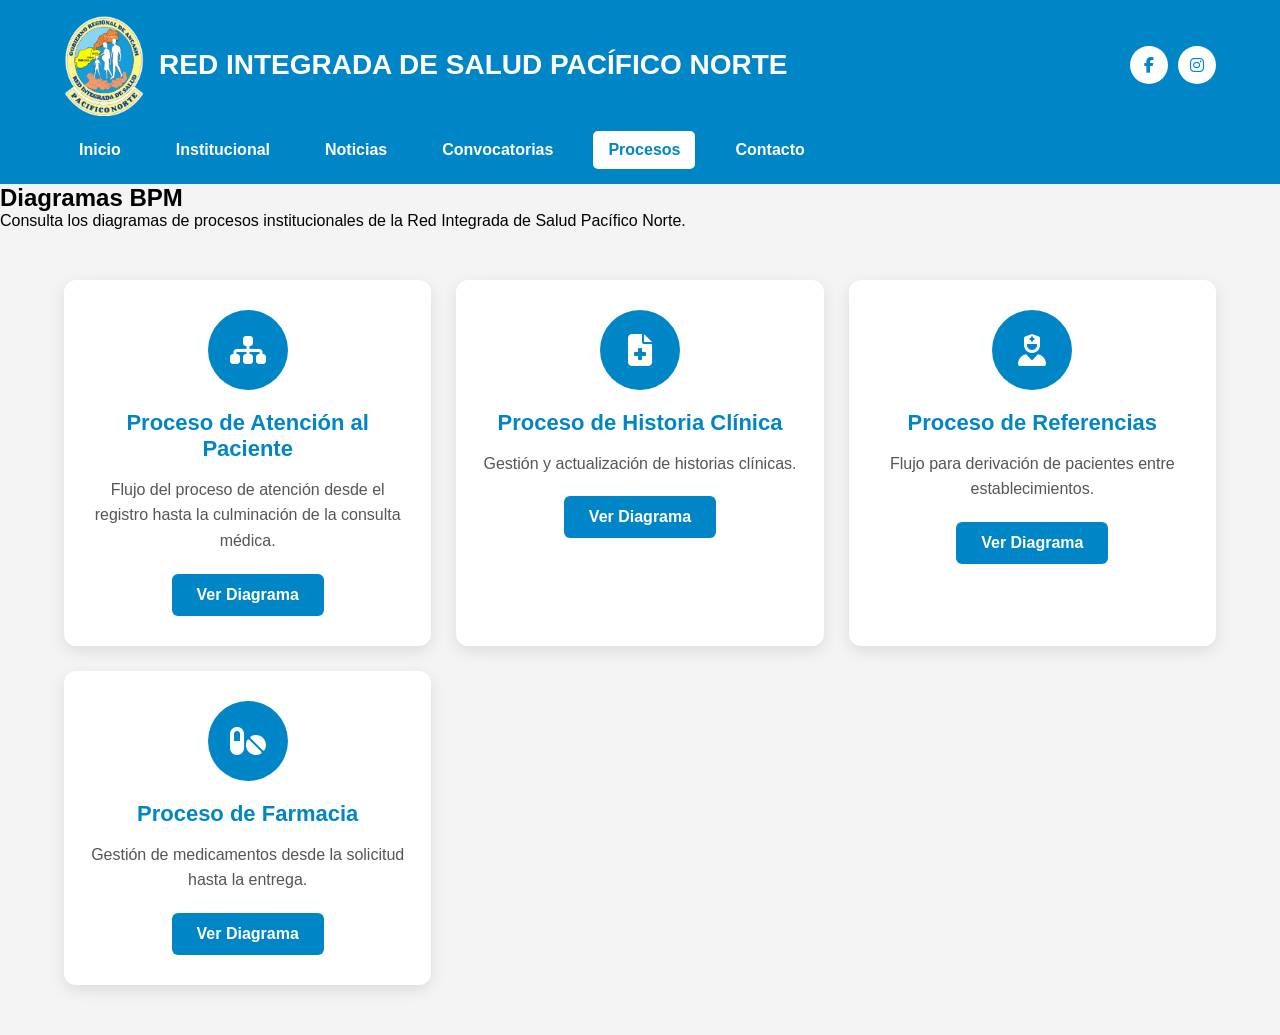
==== BPM.html @ 4c5ea495 "v11.0.2 Mejorado de la seccion de Procesos" ====
<!DOCTYPE html>
<html lang="es">
<head>
    <meta charset="UTF-8">
    <meta name="viewport" content="width=device-width, initial-scale=1.0">

    <title>Procesos BPM - RIS Pacífico Norte</title>

    <link rel="stylesheet" href="css/BPM.css">
    <link rel="stylesheet" href="https://cdnjs.cloudflare.com/ajax/libs/font-awesome/6.4.0/css/all.min.css">
</head>
<body>

<!-- HEADER -->

<header class="topbar">

    <div class="topbar-top">

        <div class="logo">
            <img src="img/logo.png" alt="">
            <h1>RED INTEGRADA DE SALUD PACÍFICO NORTE</h1>
        </div>

        <div class="social-header">
            <a href="https://www.facebook.com/rispnorte" target="_blank">
                <i class="fab fa-facebook-f"></i>
            </a>

            <a href="https://www.instagram.com/rispacificonorte/" target="_blank">
                <i class="fab fa-instagram"></i>
            </a>
        </div>

    </div>

    <nav>
        <a href="index.html">Inicio</a>
        <a href="institucional.html">Institucional</a>
        <a href="noticias.html">Noticias</a>
        <a href="convocatorias.html">Convocatorias</a>
        <a href="bpm.html" class="active">Procesos</a>
        <a href="contacto.html">Contacto</a>
    </nav>

</header>

<!-- TITULO BPM -->

<section class="titulo">
    <h2>Diagramas BPM</h2>
    <p>
        Consulta los diagramas de procesos institucionales
        de la Red Integrada de Salud Pacífico Norte.
    </p>
</section>

<!-- BPM -->

<section class="bpm-section">

    <div class="bpm-card">
        <div class="bpm-icon">
            <i class="fas fa-sitemap"></i>
        </div>

        <h3>Proceso de Atención al Paciente</h3>

        <p>
            Flujo del proceso de atención desde el registro
            hasta la culminación de la consulta médica.
        </p>

        <a href="pdf/bpm-atencion-paciente.pdf" target="_blank">
            Ver Diagrama
        </a>
    </div>

    <div class="bpm-card">
        <div class="bpm-icon">
            <i class="fas fa-file-medical"></i>
        </div>

        <h3>Proceso de Historia Clínica</h3>

        <p>
            Gestión y actualización de historias clínicas.
        </p>

        <a href="pdf/bpm-historia-clinica.pdf" target="_blank">
            Ver Diagrama
        </a>
    </div>

    <div class="bpm-card">
        <div class="bpm-icon">
            <i class="fas fa-user-nurse"></i>
        </div>

        <h3>Proceso de Referencias</h3>

        <p>
            Flujo para derivación de pacientes entre establecimientos.
        </p>

        <a href="pdf/bpm-referencias.pdf" target="_blank">
            Ver Diagrama
        </a>
    </div>

    <div class="bpm-card">
        <div class="bpm-icon">
            <i class="fas fa-pills"></i>
        </div>

        <h3>Proceso de Farmacia</h3>

        <p>
            Gestión de medicamentos desde la solicitud hasta la entrega.
        </p>

        <a href="pdf/bpm-farmacia.pdf" target="_blank">
            Ver Diagrama
        </a>
    </div>

</section>

<!-- TRANSICIÓN -->

<div class="transition-screen"></div>

<script>

const transition = document.querySelector(".transition-screen");

window.addEventListener("load", () => {
    transition.classList.add("enter");
});

document.querySelectorAll("a").forEach(link => {

    link.addEventListener("click", function(e){

        const href = this.getAttribute("href");

        if(href && !href.startsWith("#")){

            e.preventDefault();

            transition.classList.remove("enter");
            transition.classList.add("exit");

            setTimeout(() => {
                window.location.href = href;
            }, 450);

        }

    });

});

</script>

</body>
</html>
---- css/BPM.css ----
/* ========================= */
/* RESET */
/* ========================= */

*{
    margin:0;
    padding:0;
    box-sizing:border-box;
    font-family:Arial, Helvetica, sans-serif;
}

body{
    background:#f4f4f4;
}

/* ========================= */
/* HEADER */
/* ========================= */

.topbar{
    background:#0086c7;
    padding:15px 5%;
    color:white;
    display:flex;
    flex-direction:column;
    gap:15px;
}

/* FILA SUPERIOR */

.topbar-top{
    display:flex;
    justify-content:space-between;
    align-items:center;
}

/* LOGO */

.logo{
    display:flex;
    align-items:center;
    gap:15px;
}

.logo img{
    width:80px;
    height:auto;
}

.logo h1{
    font-size:28px;
    margin:0;
}

/* REDES */

.social-header{
    display:flex;
    gap:10px;
}

.social-header a{
    width:38px;
    height:38px;
    background:white;
    color:#0086c7;

    display:flex;
    align-items:center;
    justify-content:center;

    border-radius:50%;
    text-decoration:none;

    transition:.3s;
}

.social-header a:hover{
    transform:scale(1.1);
}

/* MENU */

nav{
    display:flex;
    gap:25px;
    flex-wrap:wrap;
}

nav a{
    color:white;
    text-decoration:none;
    font-weight:bold;

    padding:10px 15px;
    border-radius:5px;

    transition:.3s;
}

nav a:hover,
nav a.active{
    background:white;
    color:#0086c7;
}

/* ========================= */
/* BPM */
/* ========================= */

.bpm-section{

    width:90%;
    margin:50px auto;

    display:grid;
    grid-template-columns:repeat(auto-fit,minmax(280px,1fr));
    gap:25px;

}

.bpm-card{

    background:white;

    padding:30px 25px;

    border-radius:12px;

    text-align:center;

    box-shadow:0 5px 15px rgba(0,0,0,0.1);

    transition:0.3s;

}

.bpm-card:hover{

    transform:translateY(-8px);

    box-shadow:0 10px 25px rgba(0,0,0,0.15);

}

.bpm-icon{

    width:80px;
    height:80px;

    margin:auto;

    background:#0086c7;

    color:white;

    border-radius:50%;

    display:flex;

    justify-content:center;
    align-items:center;

    font-size:32px;

    margin-bottom:20px;

}

.bpm-card h3{

    color:#0086c7;

    margin-bottom:15px;

    font-size:22px;

}

.bpm-card p{

    color:#555;

    line-height:1.6;

    margin-bottom:20px;

}

.bpm-card a{

    display:inline-block;

    padding:12px 25px;

    background:#0086c7;

    color:white;

    text-decoration:none;

    border-radius:6px;

    font-weight:bold;

    transition:0.3s;

}

.bpm-card a:hover{

    background:#005f91;

}
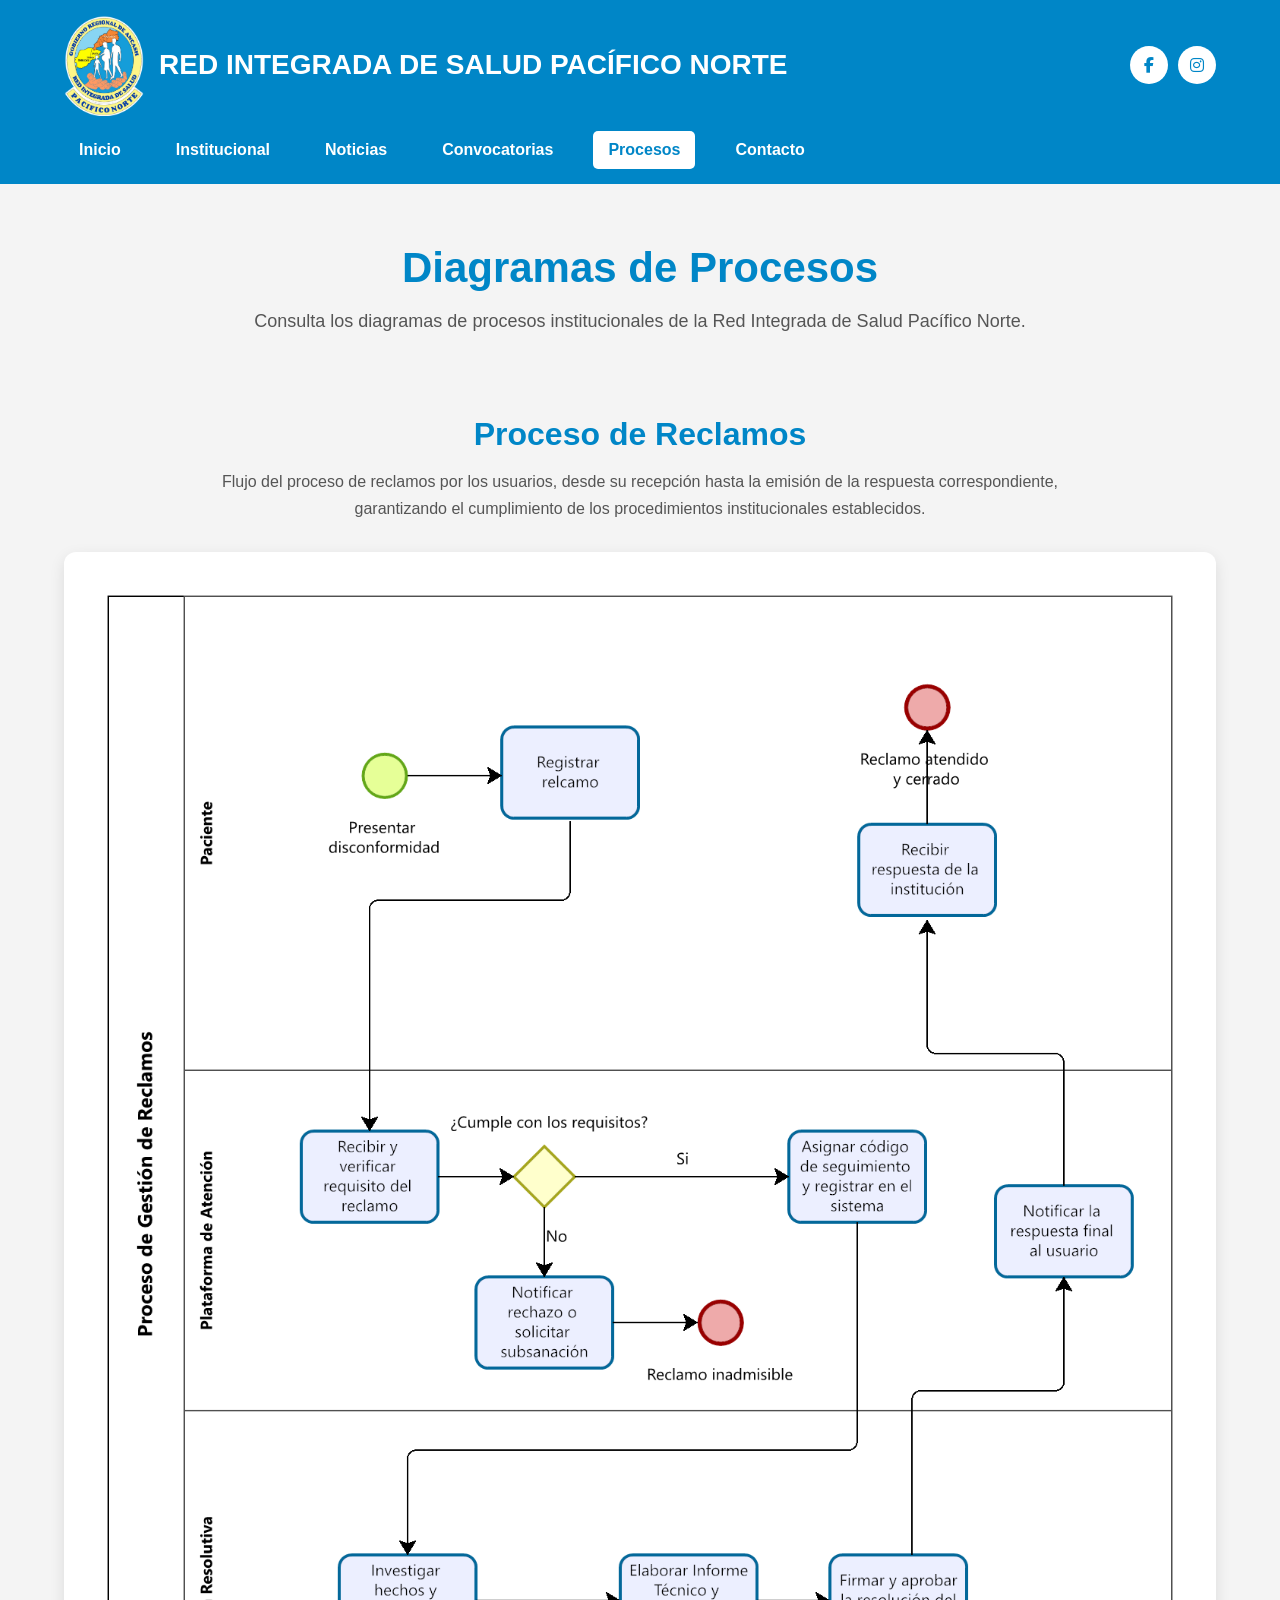
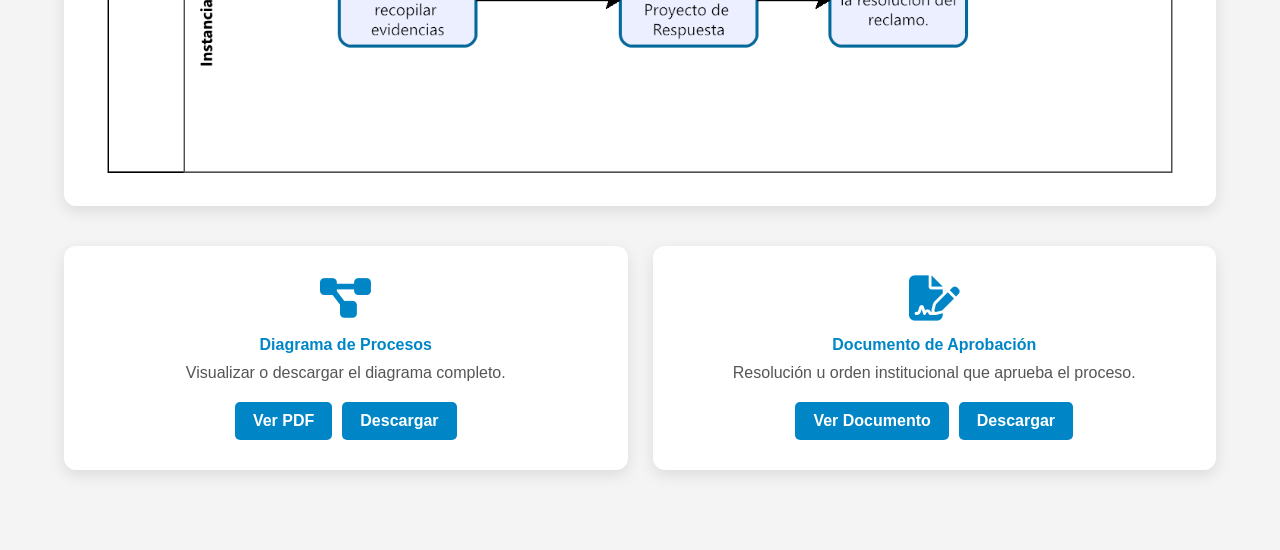
==== commit fdeeeb9b: "v11.0.3 Seccion Procesos completa" ====
--- a/BPM.html
+++ b/BPM.html
@@ -48,80 +48,79 @@
 <!-- TITULO BPM -->
 
 <section class="titulo">
-    <h2>Diagramas BPM</h2>
+    <h2>Diagramas de Procesos</h2>
     <p>
         Consulta los diagramas de procesos institucionales
         de la Red Integrada de Salud Pacífico Norte.
     </p>
 </section>
 
-<!-- BPM -->
+<section class="proceso-container">
 
-<section class="bpm-section">
+    <h3>Proceso de Reclamos</h3>
 
-    <div class="bpm-card">
-        <div class="bpm-icon">
-            <i class="fas fa-sitemap"></i>
+    <p class="proceso-descripcion">
+        Flujo del proceso de reclamos por los usuarios, desde su
+    recepción hasta la emisión de la respuesta correspondiente,
+    garantizando el cumplimiento de los procedimientos
+    institucionales establecidos.
+    </p>
+
+    <!-- IMAGEN DEL DIAGRAMA -->
+
+    <div class="diagrama-preview">
+
+        <img src="img/ProceosBPM/ProcesoReclamos.png"
+             alt="Diagrama BPM Atención al Paciente">
+
+    </div>
+
+    <!-- BOTONES BPM -->
+
+    <div class="documentos-grid">
+
+        <div class="documento-card">
+
+            <i class="fas fa-project-diagram"></i>
+
+            <h4>Diagrama de Procesos</h4>
+
+            <p>Visualizar o descargar el diagrama completo.</p>
+
+            <div class="botones">
+                <a href="pdf/ProceosBPM/ProcesoReclamos.pdf" target="_blank">
+                    Ver PDF
+                </a>
+
+                <a href="pdf/ProceosBPM/ProcesoReclamos.pdf" download>
+                    Descargar
+                </a>
+            </div>
+
         </div>
 
-        <h3>Proceso de Atención al Paciente</h3>
+        <div class="documento-card">
 
-        <p>
-            Flujo del proceso de atención desde el registro
-            hasta la culminación de la consulta médica.
-        </p>
+            <i class="fas fa-file-signature"></i>
 
-        <a href="pdf/bpm-atencion-paciente.pdf" target="_blank">
-            Ver Diagrama
-        </a>
-    </div>
+            <h4>Documento de Aprobación</h4>
 
-    <div class="bpm-card">
-        <div class="bpm-icon">
-            <i class="fas fa-file-medical"></i>
+            <p>
+                Resolución u orden institucional que aprueba el proceso.
+            </p>
+
+            <div class="botones">
+                <a href="pdf/ProceosBPM/DECRETO_SUPREMO.PDF" target="_blank">
+                    Ver Documento
+                </a>
+
+                <a href="pdf/ProceosBPM/DECRETO_SUPREMO.PDF" download>
+                    Descargar
+                </a>
+            </div>
+
         </div>
 
-        <h3>Proceso de Historia Clínica</h3>
-
-        <p>
-            Gestión y actualización de historias clínicas.
-        </p>
-
-        <a href="pdf/bpm-historia-clinica.pdf" target="_blank">
-            Ver Diagrama
-        </a>
-    </div>
-
-    <div class="bpm-card">
-        <div class="bpm-icon">
-            <i class="fas fa-user-nurse"></i>
-        </div>
-
-        <h3>Proceso de Referencias</h3>
-
-        <p>
-            Flujo para derivación de pacientes entre establecimientos.
-        </p>
-
-        <a href="pdf/bpm-referencias.pdf" target="_blank">
-            Ver Diagrama
-        </a>
-    </div>
-
-    <div class="bpm-card">
-        <div class="bpm-icon">
-            <i class="fas fa-pills"></i>
-        </div>
-
-        <h3>Proceso de Farmacia</h3>
-
-        <p>
-            Gestión de medicamentos desde la solicitud hasta la entrega.
-        </p>
-
-        <a href="pdf/bpm-farmacia.pdf" target="_blank">
-            Ver Diagrama
-        </a>
     </div>
 
 </section>
--- a/css/BPM.css
+++ b/css/BPM.css
@@ -105,110 +105,161 @@
 }
 
 /* ========================= */
-/* BPM */
-/* ========================= */
-
-.bpm-section{
+/* TITULO BPM */
+/* ========================= */
+
+.titulo{
+    text-align:center;
+    padding:60px 20px 40px;
+    background:#f4f4f4;
+}
+
+.titulo h2{
+    font-size:42px;
+    color:#0086c7;
+    margin-bottom:15px;
+    font-weight:bold;
+}
+
+.titulo p{
+    max-width:800px;
+    margin:0 auto;
+    color:#555;
+    font-size:18px;
+    line-height:1.6;
+}
+
+/* ========================= */
+/* PROCESO BPM */
+/* ========================= */
+
+.proceso-container{
 
     width:90%;
-    margin:50px auto;
+    max-width:1200px;
+
+    margin:40px auto 80px;
+
+    text-align:center;
+}
+
+.proceso-container h3{
+
+    color:#0086c7;
+    font-size:32px;
+
+    margin-bottom:15px;
+}
+
+.proceso-descripcion{
+
+    max-width:900px;
+
+    margin:0 auto 30px;
+
+    color:#555;
+
+    line-height:1.7;
+}
+
+/* IMAGEN DEL DIAGRAMA */
+
+.diagrama-preview{
+
+    background:white;
+
+    padding:20px;
+
+    border-radius:12px;
+
+    box-shadow:0 5px 15px rgba(0,0,0,.1);
+
+    margin-bottom:40px;
+}
+
+.diagrama-preview img{
+
+    width:100%;
+
+    height:auto;
+
+    border-radius:8px;
+}
+
+/* TARJETAS DOCUMENTOS */
+
+.documentos-grid{
 
     display:grid;
-    grid-template-columns:repeat(auto-fit,minmax(280px,1fr));
+
+    grid-template-columns:repeat(auto-fit,minmax(320px,1fr));
+
     gap:25px;
-
-}
-
-.bpm-card{
-
-    background:white;
-
-    padding:30px 25px;
+}
+
+.documento-card{
+
+    background:white;
+
+    padding:30px;
 
     border-radius:12px;
 
-    text-align:center;
-
-    box-shadow:0 5px 15px rgba(0,0,0,0.1);
-
-    transition:0.3s;
-
-}
-
-.bpm-card:hover{
-
-    transform:translateY(-8px);
-
-    box-shadow:0 10px 25px rgba(0,0,0,0.15);
-
-}
-
-.bpm-icon{
-
-    width:80px;
-    height:80px;
-
-    margin:auto;
+    box-shadow:0 5px 15px rgba(0,0,0,.1);
+}
+
+.documento-card i{
+
+    font-size:45px;
+
+    color:#0086c7;
+
+    margin-bottom:15px;
+}
+
+.documento-card h4{
+
+    margin-bottom:10px;
+
+    color:#0086c7;
+}
+
+.documento-card p{
+
+    color:#555;
+
+    margin-bottom:20px;
+}
+
+.botones{
+
+    display:flex;
+
+    justify-content:center;
+
+    gap:10px;
+
+    flex-wrap:wrap;
+}
+
+.botones a{
 
     background:#0086c7;
 
     color:white;
 
-    border-radius:50%;
-
-    display:flex;
-
-    justify-content:center;
-    align-items:center;
-
-    font-size:32px;
-
-    margin-bottom:20px;
-
-}
-
-.bpm-card h3{
-
-    color:#0086c7;
-
-    margin-bottom:15px;
-
-    font-size:22px;
-
-}
-
-.bpm-card p{
-
-    color:#555;
-
-    line-height:1.6;
-
-    margin-bottom:20px;
-
-}
-
-.bpm-card a{
-
-    display:inline-block;
-
-    padding:12px 25px;
-
-    background:#0086c7;
-
-    color:white;
-
     text-decoration:none;
 
-    border-radius:6px;
+    padding:10px 18px;
+
+    border-radius:5px;
 
     font-weight:bold;
 
-    transition:0.3s;
-
-}
-
-.bpm-card a:hover{
+    transition:.3s;
+}
+
+.botones a:hover{
 
     background:#005f91;
-
-}+}
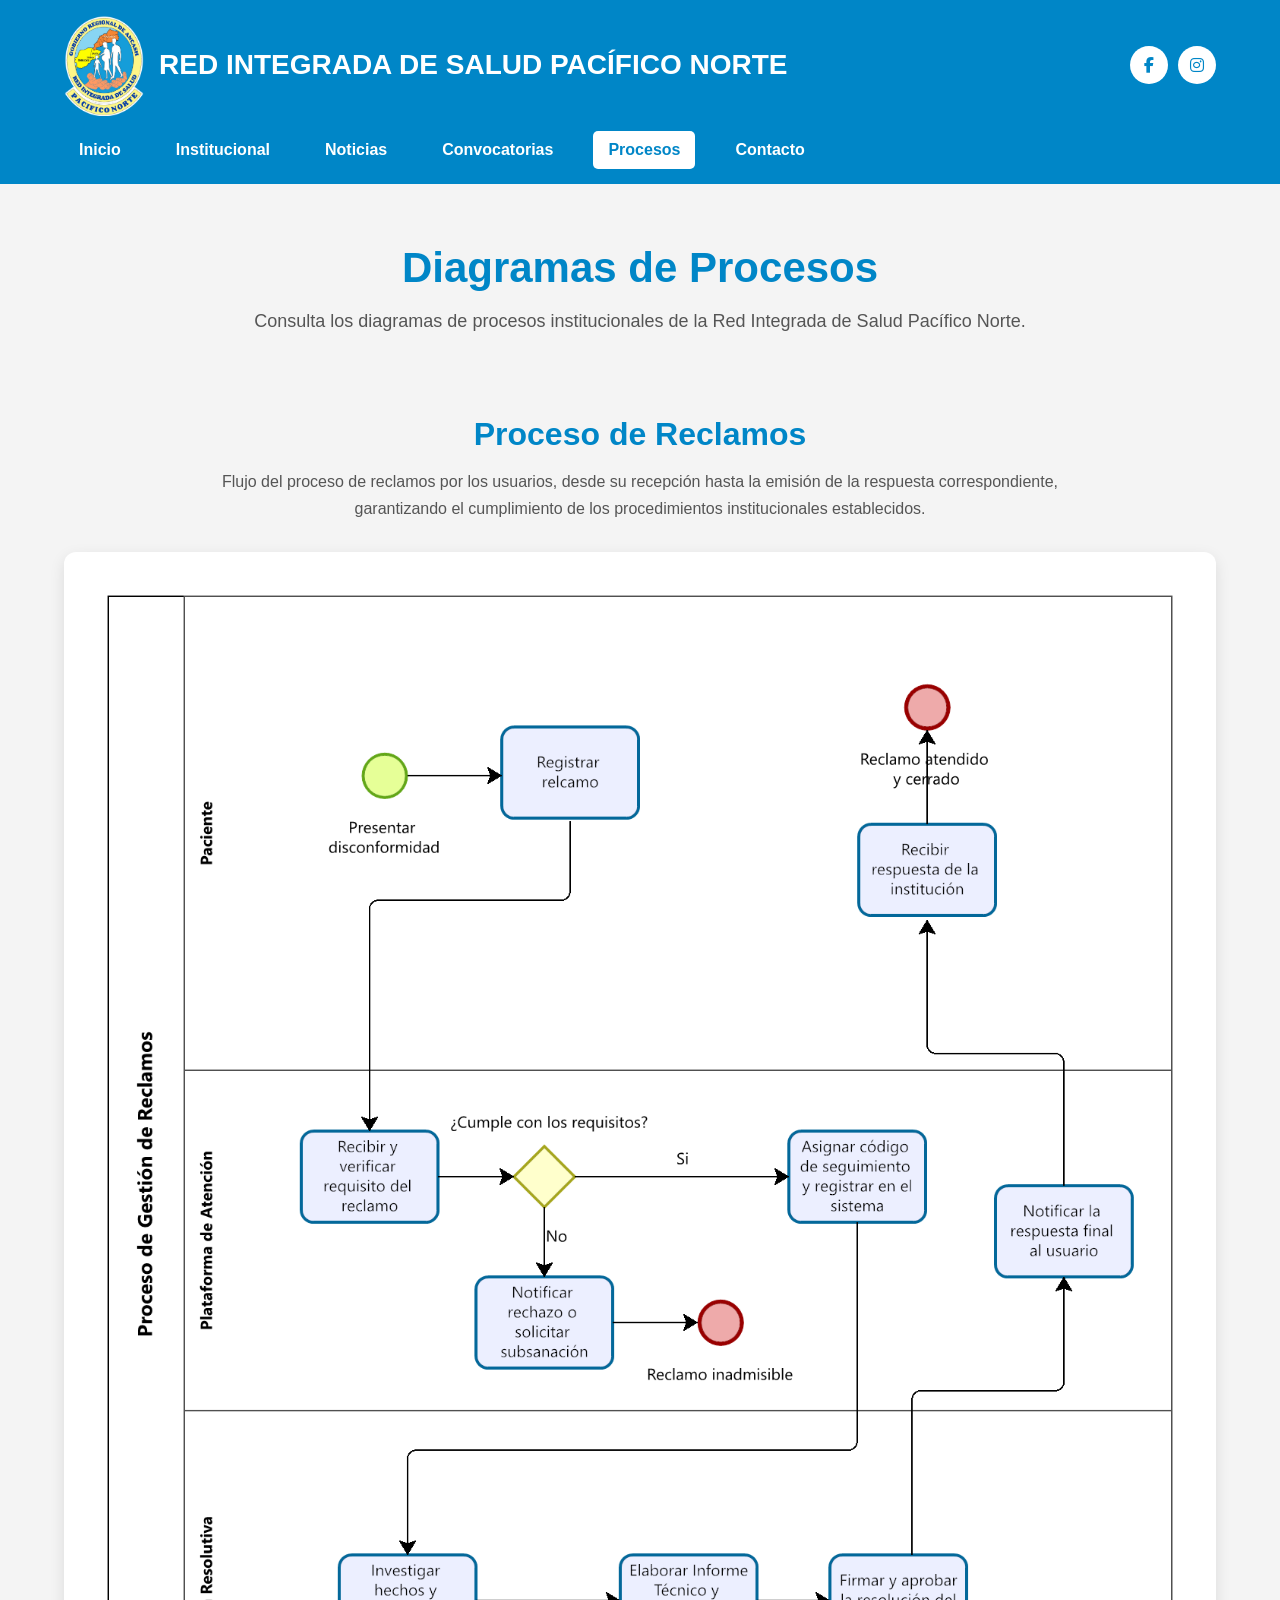
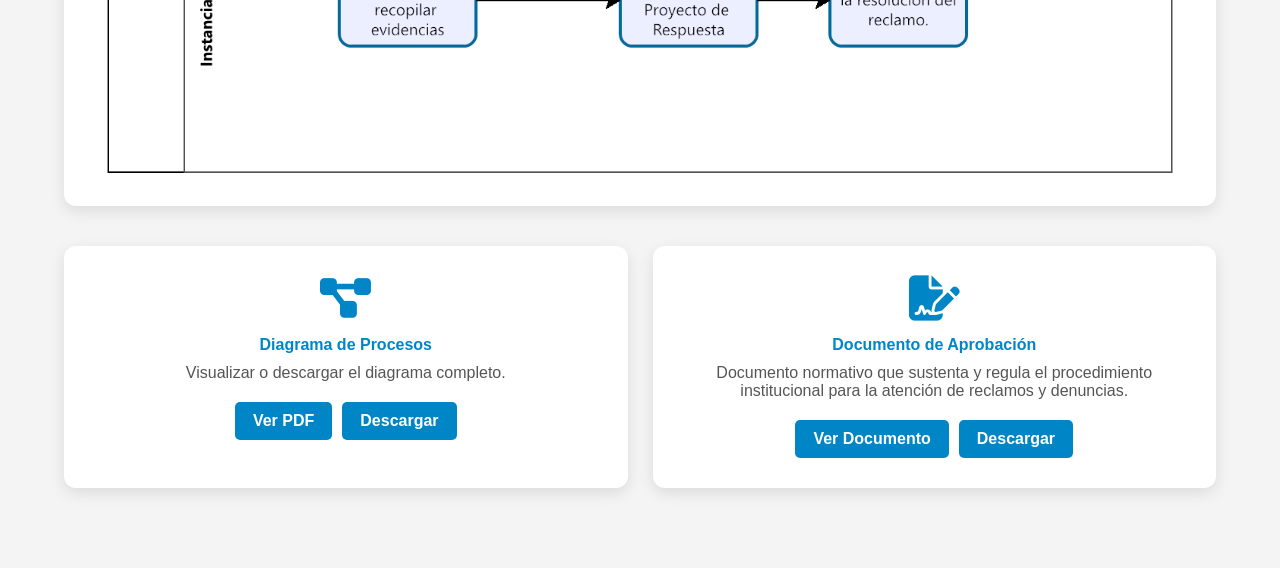
==== commit a927d47e: "v11.0.4 Mejoras seccion BPM" ====
--- a/BPM.html
+++ b/BPM.html
@@ -106,7 +106,8 @@
             <h4>Documento de Aprobación</h4>
 
             <p>
-                Resolución u orden institucional que aprueba el proceso.
+                Documento normativo que sustenta y regula el procedimiento
+                institucional para la atención de reclamos y denuncias.
             </p>
 
             <div class="botones">
